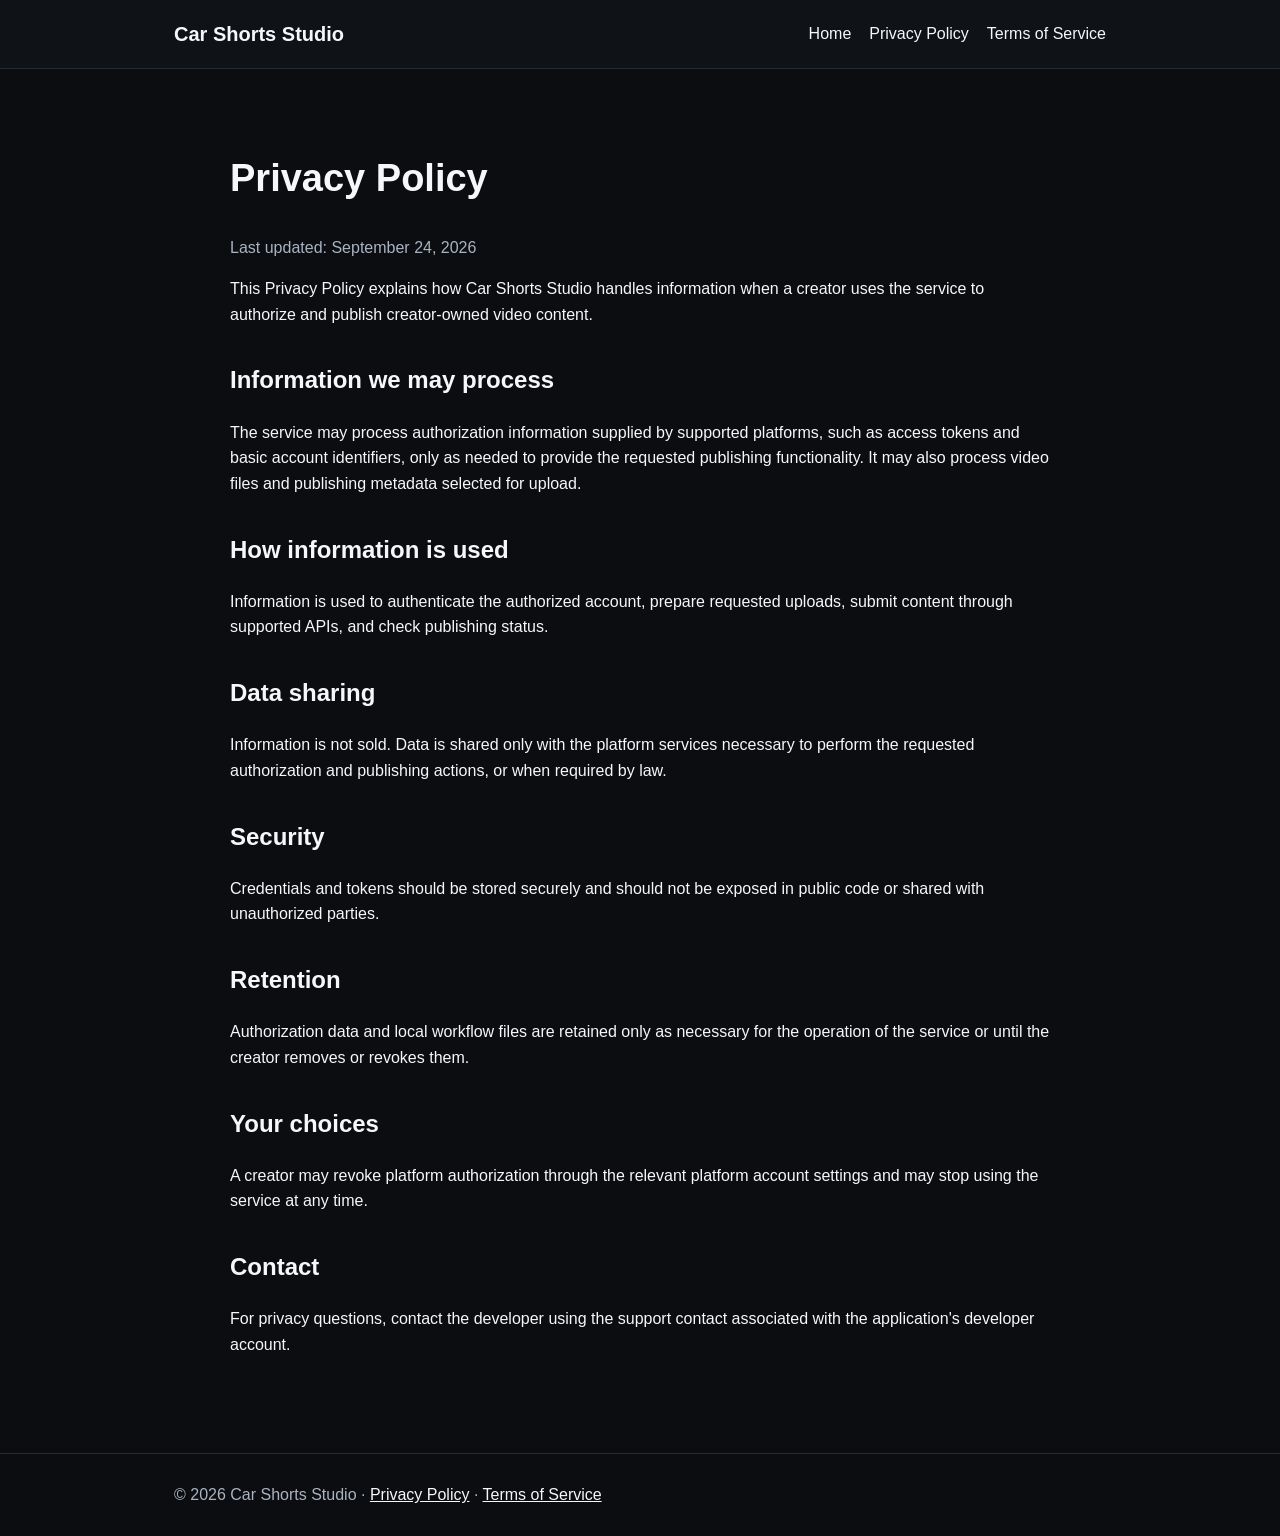
==== privacy.html @ a883da8c "Add files via upload" ====
<!doctype html>
<html lang="en">
<head>
<meta charset="utf-8">
<meta name="viewport" content="width=device-width,initial-scale=1">
<title>Privacy Policy | Car Shorts Studio</title>
<link rel="stylesheet" href="style.css">
</head>
<body>
<header><div class="wrap"><nav>
<div class="brand">Car Shorts Studio</div>
<div><a href="index.html">Home</a><a href="privacy.html">Privacy Policy</a><a href="terms.html">Terms of Service</a></div>
</nav></div></header>
<main><div class="wrap content">
<h1>Privacy Policy</h1>
<p class="muted">Last updated: September 24, 2026</p>
<p>This Privacy Policy explains how Car Shorts Studio handles information when a creator uses the service to authorize and publish creator-owned video content.</p>

<h2>Information we may process</h2>
<p>The service may process authorization information supplied by supported platforms, such as access tokens and basic account identifiers, only as needed to provide the requested publishing functionality. It may also process video files and publishing metadata selected for upload.</p>

<h2>How information is used</h2>
<p>Information is used to authenticate the authorized account, prepare requested uploads, submit content through supported APIs, and check publishing status.</p>

<h2>Data sharing</h2>
<p>Information is not sold. Data is shared only with the platform services necessary to perform the requested authorization and publishing actions, or when required by law.</p>

<h2>Security</h2>
<p>Credentials and tokens should be stored securely and should not be exposed in public code or shared with unauthorized parties.</p>

<h2>Retention</h2>
<p>Authorization data and local workflow files are retained only as necessary for the operation of the service or until the creator removes or revokes them.</p>

<h2>Your choices</h2>
<p>A creator may revoke platform authorization through the relevant platform account settings and may stop using the service at any time.</p>

<h2>Contact</h2>
<p>For privacy questions, contact the developer using the support contact associated with the application's developer account.</p>
</div></main>
<footer><div class="wrap">© 2026 Car Shorts Studio · <a href="privacy.html">Privacy Policy</a> · <a href="terms.html">Terms of Service</a></div></footer>
</body>
</html>
---- style.css ----
:root{
  --bg:#0b0d10; --card:#141820; --text:#f5f7fa; --muted:#aab3c2; --accent:#ff2d55;
  --line:#252b36;
}
*{box-sizing:border-box}
body{margin:0;font-family:Arial,Helvetica,sans-serif;background:var(--bg);color:var(--text);line-height:1.6}
header{border-bottom:1px solid var(--line);background:#0f1217}
.wrap{max-width:980px;margin:auto;padding:0 24px}
nav{display:flex;justify-content:space-between;align-items:center;padding:18px 0}
.brand{font-weight:700;font-size:20px}
nav a{color:var(--text);text-decoration:none;margin-left:18px}
.hero{padding:84px 0 54px}
.hero h1{font-size:48px;line-height:1.1;margin:0 0 18px}
.hero p{max-width:680px;color:var(--muted);font-size:19px}
.button{display:inline-block;margin-top:16px;padding:12px 18px;border-radius:10px;background:var(--accent);color:white;text-decoration:none;font-weight:700}
.grid{display:grid;grid-template-columns:repeat(auto-fit,minmax(230px,1fr));gap:18px;padding:28px 0 70px}
.card{background:var(--card);border:1px solid var(--line);border-radius:14px;padding:22px}
.card h2,.card h3{margin-top:0}
.muted{color:var(--muted)}
.content{padding:54px 0 80px;max-width:820px}
.content h1{font-size:38px}
.content h2{margin-top:34px}
footer{border-top:1px solid var(--line);padding:28px 0;color:var(--muted)}
footer a{color:var(--text)}
@media (max-width:650px){.hero h1{font-size:36px} nav{align-items:flex-start;gap:12px;flex-direction:column} nav a{margin:0 14px 0 0}}
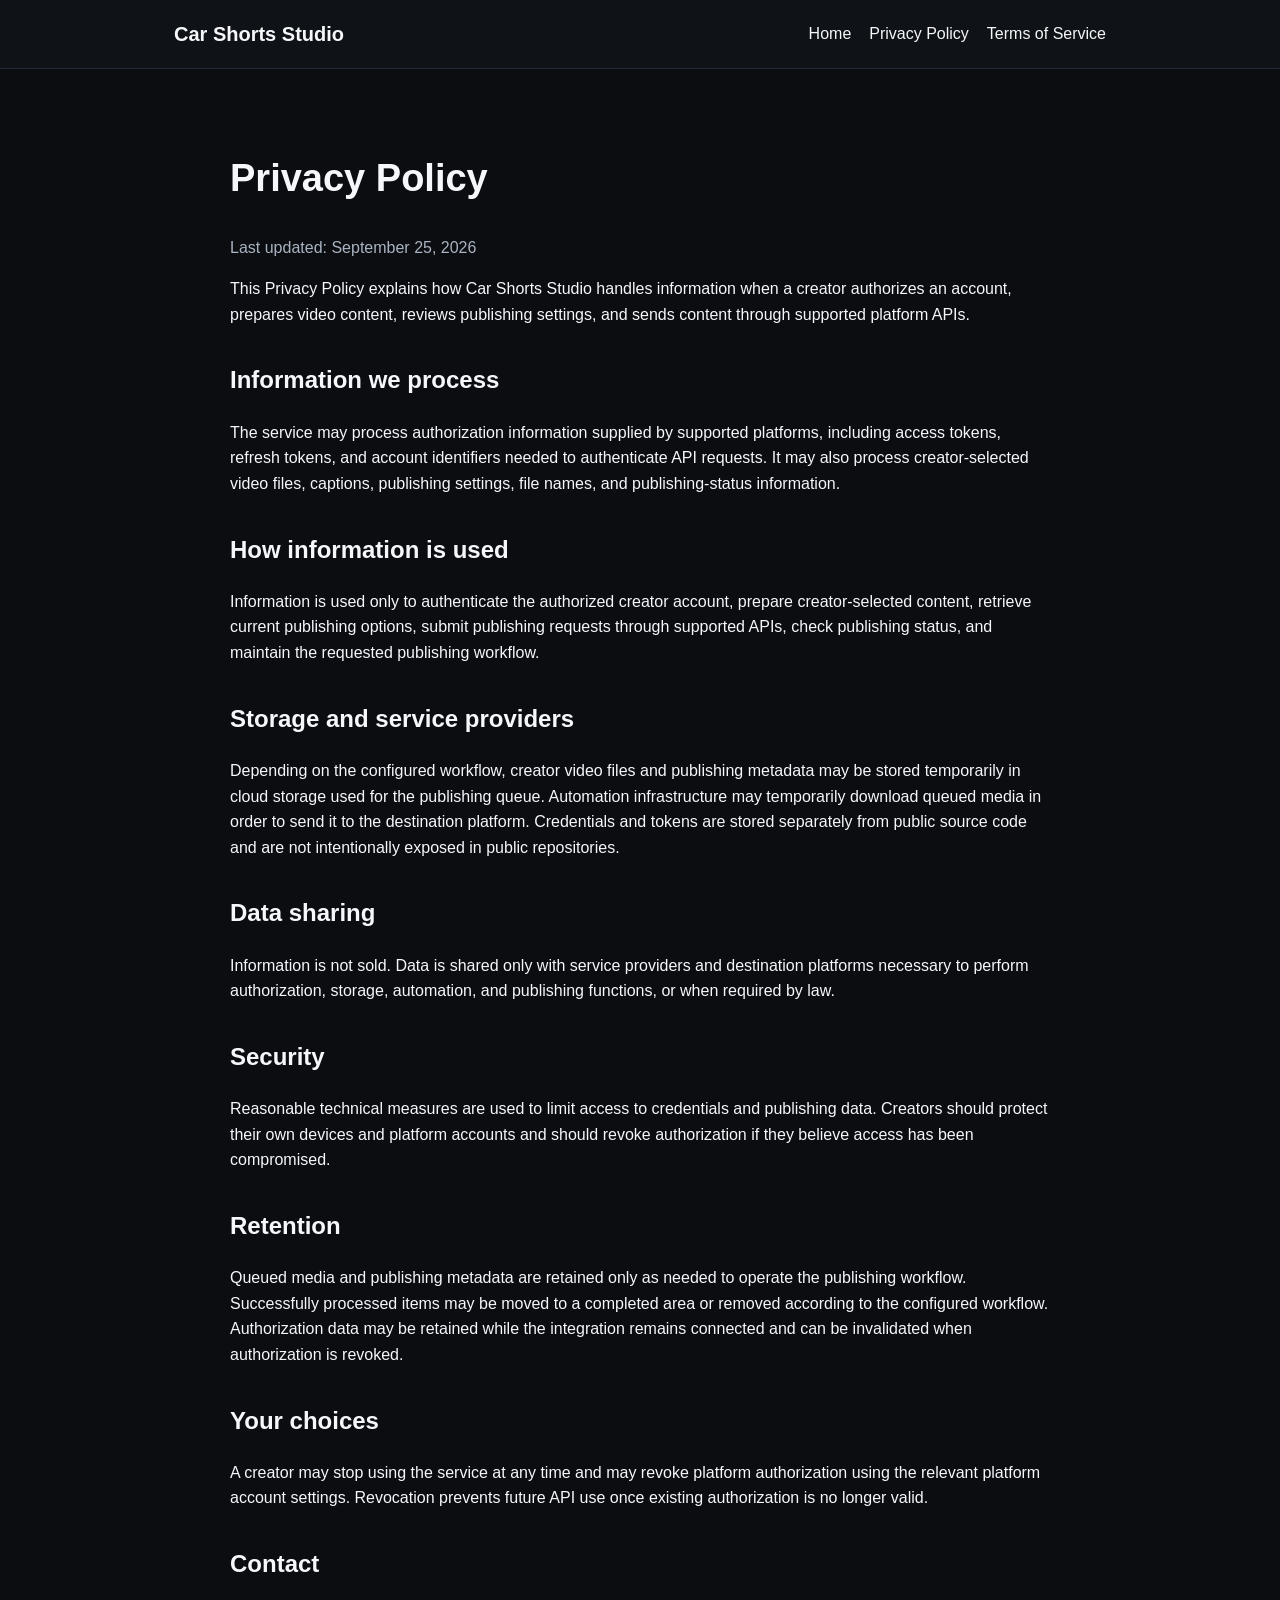
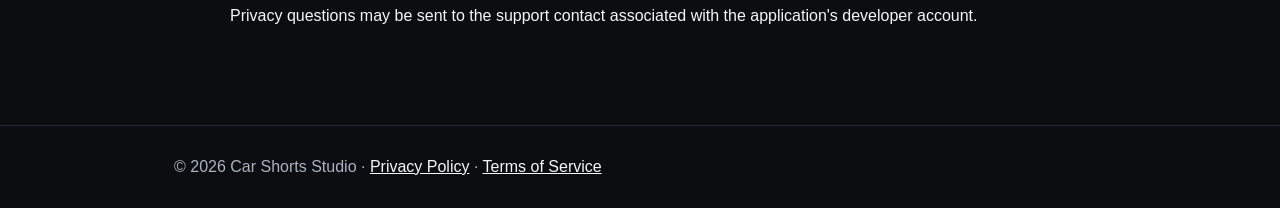
==== commit d8ee4d2e: "Update privacy policy for publishing workflow" ====
--- a/privacy.html
+++ b/privacy.html
@@ -13,30 +13,33 @@
 </nav></div></header>
 <main><div class="wrap content">
 <h1>Privacy Policy</h1>
-<p class="muted">Last updated: September 24, 2026</p>
-<p>This Privacy Policy explains how Car Shorts Studio handles information when a creator uses the service to authorize and publish creator-owned video content.</p>
+<p class="muted">Last updated: September 25, 2026</p>
+<p>This Privacy Policy explains how Car Shorts Studio handles information when a creator authorizes an account, prepares video content, reviews publishing settings, and sends content through supported platform APIs.</p>
 
-<h2>Information we may process</h2>
-<p>The service may process authorization information supplied by supported platforms, such as access tokens and basic account identifiers, only as needed to provide the requested publishing functionality. It may also process video files and publishing metadata selected for upload.</p>
+<h2>Information we process</h2>
+<p>The service may process authorization information supplied by supported platforms, including access tokens, refresh tokens, and account identifiers needed to authenticate API requests. It may also process creator-selected video files, captions, publishing settings, file names, and publishing-status information.</p>
 
 <h2>How information is used</h2>
-<p>Information is used to authenticate the authorized account, prepare requested uploads, submit content through supported APIs, and check publishing status.</p>
+<p>Information is used only to authenticate the authorized creator account, prepare creator-selected content, retrieve current publishing options, submit publishing requests through supported APIs, check publishing status, and maintain the requested publishing workflow.</p>
+
+<h2>Storage and service providers</h2>
+<p>Depending on the configured workflow, creator video files and publishing metadata may be stored temporarily in cloud storage used for the publishing queue. Automation infrastructure may temporarily download queued media in order to send it to the destination platform. Credentials and tokens are stored separately from public source code and are not intentionally exposed in public repositories.</p>
 
 <h2>Data sharing</h2>
-<p>Information is not sold. Data is shared only with the platform services necessary to perform the requested authorization and publishing actions, or when required by law.</p>
+<p>Information is not sold. Data is shared only with service providers and destination platforms necessary to perform authorization, storage, automation, and publishing functions, or when required by law.</p>
 
 <h2>Security</h2>
-<p>Credentials and tokens should be stored securely and should not be exposed in public code or shared with unauthorized parties.</p>
+<p>Reasonable technical measures are used to limit access to credentials and publishing data. Creators should protect their own devices and platform accounts and should revoke authorization if they believe access has been compromised.</p>
 
 <h2>Retention</h2>
-<p>Authorization data and local workflow files are retained only as necessary for the operation of the service or until the creator removes or revokes them.</p>
+<p>Queued media and publishing metadata are retained only as needed to operate the publishing workflow. Successfully processed items may be moved to a completed area or removed according to the configured workflow. Authorization data may be retained while the integration remains connected and can be invalidated when authorization is revoked.</p>
 
 <h2>Your choices</h2>
-<p>A creator may revoke platform authorization through the relevant platform account settings and may stop using the service at any time.</p>
+<p>A creator may stop using the service at any time and may revoke platform authorization using the relevant platform account settings. Revocation prevents future API use once existing authorization is no longer valid.</p>
 
 <h2>Contact</h2>
-<p>For privacy questions, contact the developer using the support contact associated with the application's developer account.</p>
+<p>Privacy questions may be sent to the support contact associated with the application's developer account.</p>
 </div></main>
 <footer><div class="wrap">© 2026 Car Shorts Studio · <a href="privacy.html">Privacy Policy</a> · <a href="terms.html">Terms of Service</a></div></footer>
 </body>
-</html>
+</html>
